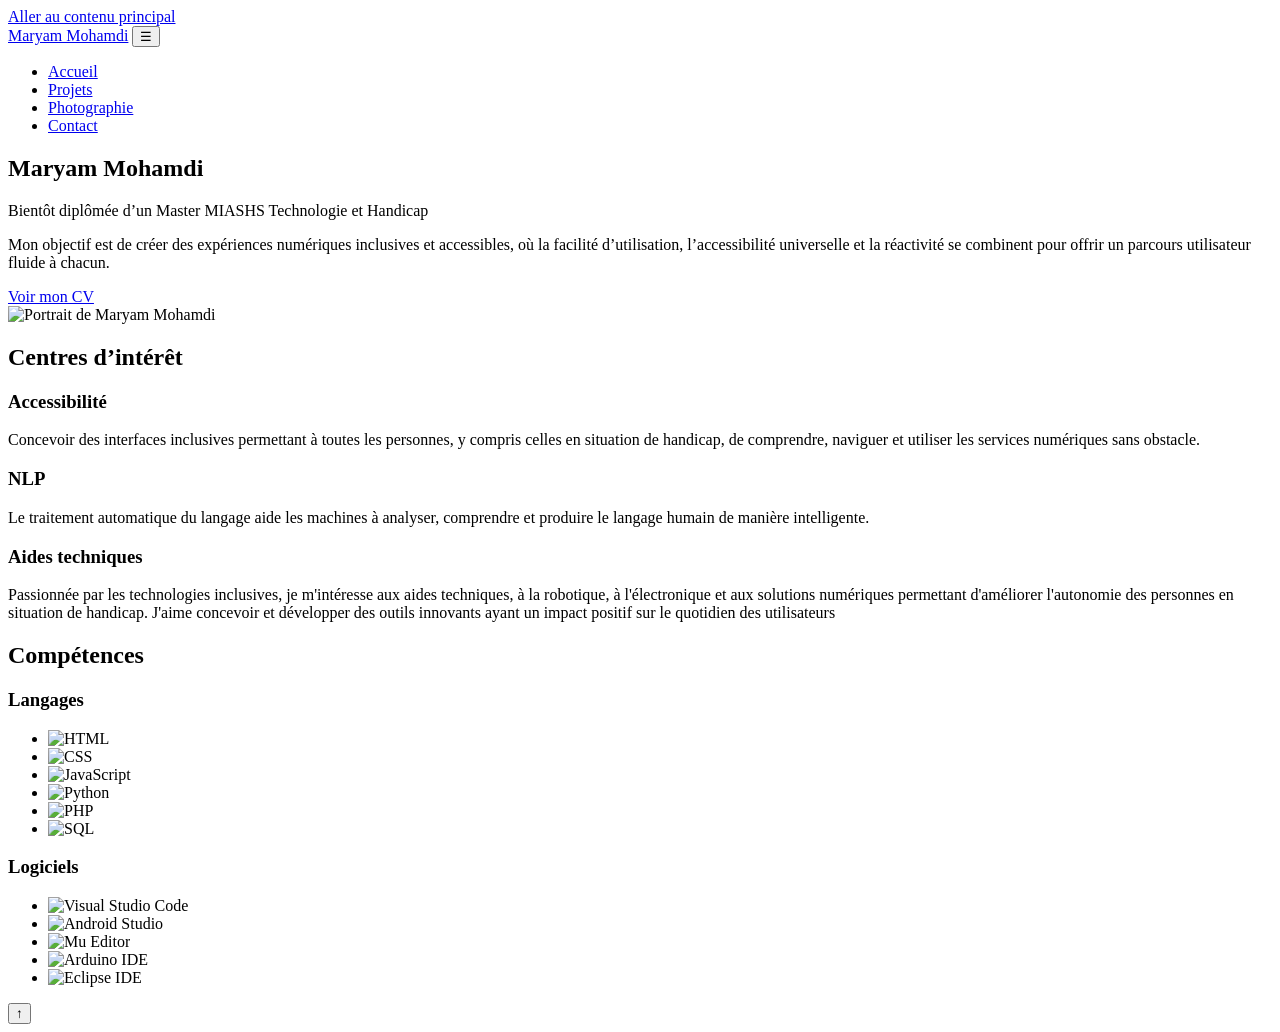
==== index.html @ 3f055a0c "Add files via upload" ====
<!DOCTYPE html>
<html lang="fr">
<head>
  <meta charset="UTF-8">
  <meta name="viewport" content="width=device-width, initial-scale=1.0">
  <title>Maryam Mohamdi - Portfolio</title>

  <link rel="stylesheet" href="css/styles.css">
</head>

<body>
  <a class="skip-link" href="#contenu">Aller au contenu principal</a>

  <header class="site-header">
    <nav class="barre-navigation" aria-label="Navigation principale">
      <a href="index.html" class="logo">Maryam Mohamdi</a>

      <button
        class="menu-toggle"
        id="menu-toggle"
        aria-label="Ouvrir le menu"
        aria-expanded="false"
        aria-controls="menu">
        ☰
      </button>

      <ul class="menu" id="menu">
        <li><a href="index.html" aria-current="page">Accueil</a></li>
        <li><a href="projets.html">Projets</a></li>
        <li><a href="photographie.html">Photographie</a></li>
        <li><a href="contact.html">Contact</a></li>
      </ul>
    </nav>
  </header>

  <main id="contenu">
    <section id="accueil" class="section-accueil" aria-labelledby="titre-accueil">
      <div class="texte-accueil">
        <h1 id="titre-accueil">Maryam Mohamdi</h1>

        <p class="accroche">
          Bientôt diplômée d’un Master MIASHS Technologie et Handicap
        </p>

        <p>
          Mon objectif est de créer des expériences numériques inclusives et accessibles,
          où la facilité d’utilisation, l’accessibilité universelle et la réactivité se combinent
          pour offrir un parcours utilisateur fluide à chacun.
        </p>

        <a
          href="cv/cv-mohamdi-maryam.pdf"
          class="btn-cv"
          target="_blank"
          rel="noopener noreferrer"
          aria-label="Voir le CV de Maryam Mohamdi au format PDF, s’ouvre dans un nouvel onglet">
          Voir mon CV
        </a>
      </div>

      <div class="image-accueil">
        <img src="images/intro.png" alt="Portrait de Maryam Mohamdi">
      </div>
    </section>

    <section class="section-interets" aria-labelledby="titre-interets">
      <h2 id="titre-interets">Centres d’intérêt</h2>

      <div class="cartes-interets">
        <article class="carte">
          <h3>Accessibilité</h3>
          <p>
            Concevoir des interfaces inclusives permettant à toutes les personnes,
            y compris celles en situation de handicap, de comprendre, naviguer
            et utiliser les services numériques sans obstacle.
          </p>
        </article>

        <article class="carte">
          <h3>NLP</h3>
          <p>
            Le traitement automatique du langage aide les machines à analyser,
            comprendre et produire le langage humain de manière intelligente.
          </p>
        </article>

        <article class="carte">
          <h3>Aides techniques</h3>
          <p>
            Passionnée par les technologies inclusives, je m'intéresse aux aides techniques, à la robotique, à l'électronique et aux solutions numériques permettant d'améliorer l'autonomie des personnes en situation de handicap. J'aime concevoir et développer des outils innovants ayant un impact positif sur le quotidien des utilisateurs 
          </p>
        </article>
      </div>
    </section>

    <section class="section-competences" aria-labelledby="titre-competences">
      <h2 id="titre-competences">Compétences</h2>

      <h3>Langages</h3>
      <ul class="logos-competences" aria-label="Langages maîtrisés">
        <li><img src="logo/logo_html.png" alt="HTML"></li>
        <li><img src="logo/logo_css.png" alt="CSS"></li>
        <li><img src="logo/logo_java.svg" alt="JavaScript"></li>
        <li><img src="logo/logo_python.png" alt="Python"></li>
        <li><img src="logo/logo_php.png" alt="PHP"></li>
        <li><img src="logo/logo_sql.webp" alt="SQL"></li>
      </ul>

      <h3>Logiciels</h3>
      <ul class="logos-competences" aria-label="Logiciels utilisés">
        <li><img src="logo/logo_vscode.png" alt="Visual Studio Code"></li>
        <li><img src="logo/logo_androidstudio.png" alt="Android Studio"></li>
        <li><img src="logo/logo_mu.png" alt="Mu Editor"></li>
        <li><img src="logo/logo_arduino.png" alt="Arduino IDE"></li>
        <li><img src="logo/logo_eclipse.png" alt="Eclipse IDE"></li>
      </ul>
    </section>
  </main>

  <button id="btnTop" class="btn-top" type="button" aria-label="Remonter en haut de la page">
    ↑
  </button>

  <script>
    const btnTop = document.getElementById("btnTop");
    const menuToggle = document.getElementById("menu-toggle");
    const menu = document.getElementById("menu");

    btnTop.addEventListener("click", () => {
      window.scrollTo({ top: 0, behavior: "smooth" });
    });

    window.addEventListener("scroll", () => {
      btnTop.classList.toggle("visible", window.scrollY > 300);
    });

    menuToggle.addEventListener("click", () => {
      const isOpen = menu.classList.toggle("show");
      menuToggle.setAttribute("aria-expanded", isOpen);
      menuToggle.setAttribute("aria-label", isOpen ? "Fermer le menu" : "Ouvrir le menu");
    });
  </script>
</body>
</html>
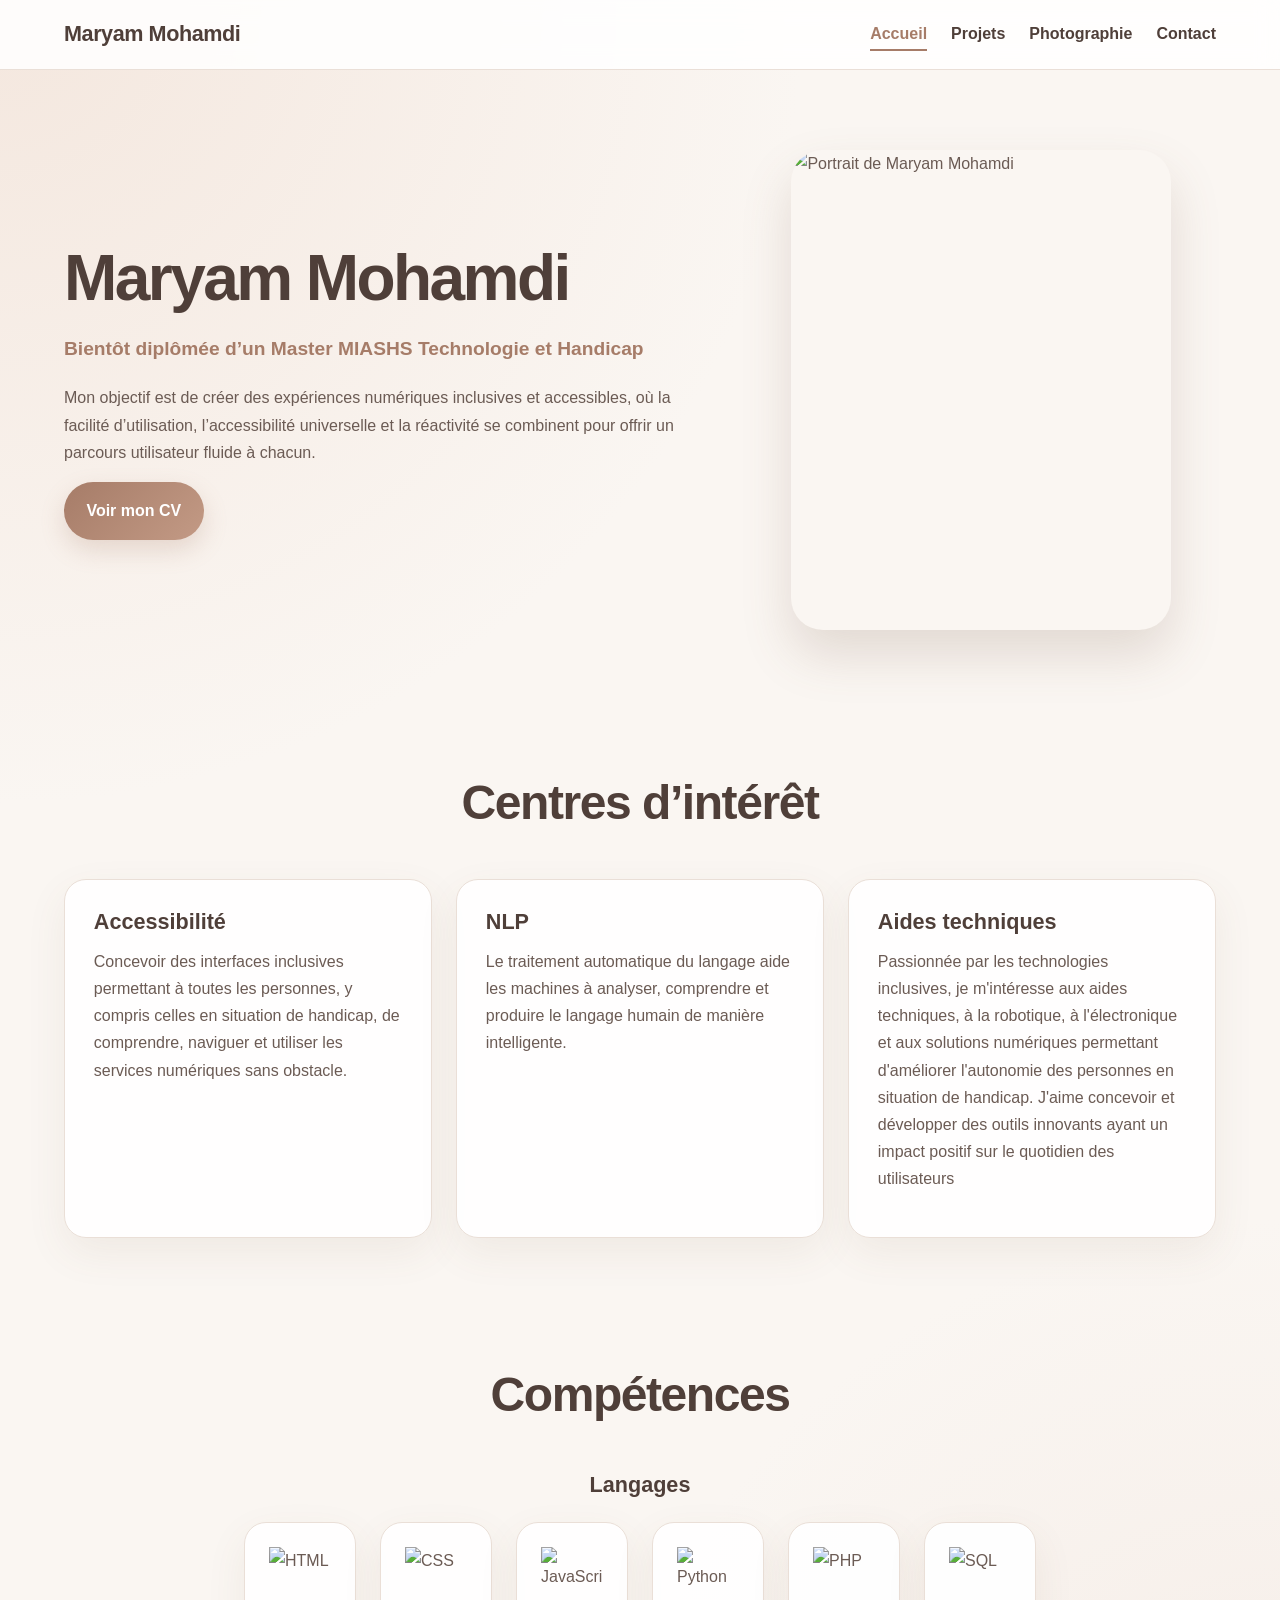
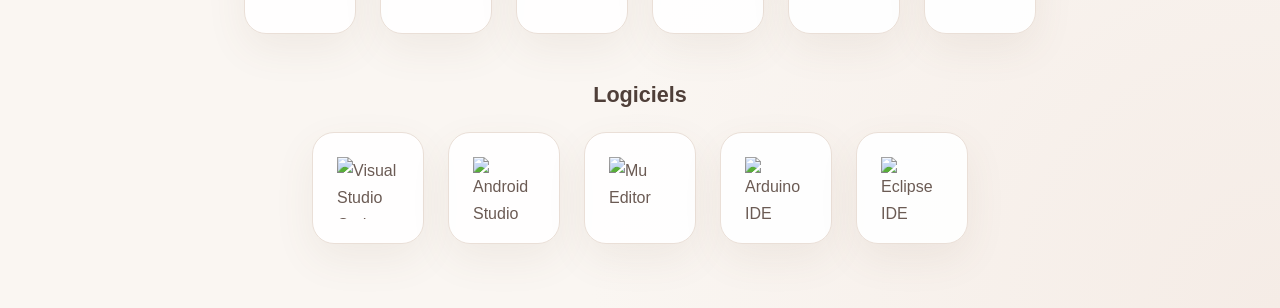
==== commit 94c79c87: "Fix stylesheet link path in index.html" ====
--- a/index.html
+++ b/index.html
@@ -5,7 +5,7 @@
   <meta name="viewport" content="width=device-width, initial-scale=1.0">
   <title>Maryam Mohamdi - Portfolio</title>
 
-  <link rel="stylesheet" href="css/styles.css">
+  <link rel="stylesheet" href="styles.css">
 </head>
 
 <body>
@@ -141,4 +141,4 @@
     });
   </script>
 </body>
-</html>+</html>
--- a/styles.css
+++ b/styles.css
@@ -0,0 +1,931 @@
+/* =========================
+   STYLES.CSS - PORTFOLIO
+   Palette douce beige / taupe
+   Accessible RGAA / WCAG
+========================= */
+
+/* =========================
+   VARIABLES
+========================= */
+
+:root {
+  --couleur-principale: #a67c68;
+  --couleur-principale-hover: #8b6756;
+
+  --couleur-secondaire: #4f3f39;
+  --couleur-texte: #6b5b54;
+
+  --couleur-fond: #faf6f2;
+  --couleur-blanc: #ffffff;
+  --couleur-bordure: #eadfd7;
+
+  --couleur-muted: #8a766d;
+  --couleur-carte-fond: rgba(255, 255, 255, 0.92);
+
+  --rayon: 22px;
+  --rayon-petit: 12px;
+
+  --ombre: 0 15px 40px rgba(120, 90, 70, 0.08);
+  --ombre-hover: 0 20px 45px rgba(120, 90, 70, 0.14);
+
+  --largeur-max: 1200px;
+}
+
+/* =========================
+   RESET GLOBAL
+========================= */
+
+*,
+*::before,
+*::after {
+  box-sizing: border-box;
+}
+
+html {
+  scroll-behavior: smooth;
+}
+
+body {
+  margin: 0;
+
+  font-family: Arial, Helvetica, sans-serif;
+
+  color: var(--couleur-texte);
+
+  background:
+    radial-gradient(circle at top left, #f4e7de 0%, transparent 35%),
+    radial-gradient(circle at bottom right, #f5ece6 0%, transparent 30%),
+    var(--couleur-fond);
+
+  line-height: 1.7;
+}
+
+img {
+  max-width: 100%;
+  display: block;
+}
+
+a {
+  color: var(--couleur-principale);
+  text-decoration: none;
+}
+
+a:hover {
+  text-decoration: none;
+}
+
+ul {
+  margin: 0;
+  padding: 0;
+}
+
+/* =========================
+   ACCESSIBILITÉ
+========================= */
+
+.skip-link {
+  position: absolute;
+  top: -100px;
+  left: 1rem;
+  z-index: 1000;
+
+  background: var(--couleur-secondaire);
+  color: white;
+
+  padding: 0.8rem 1rem;
+  border-radius: var(--rayon-petit);
+  font-weight: 700;
+}
+
+.skip-link:focus {
+  top: 1rem;
+}
+
+a:focus-visible,
+button:focus-visible,
+input:focus-visible,
+textarea:focus-visible {
+  outline: 3px solid #f4b860;
+  outline-offset: 4px;
+}
+
+/* =========================
+   HEADER / NAVIGATION
+========================= */
+
+.site-header {
+  position: sticky;
+  top: 0;
+  z-index: 100;
+
+  background: rgba(255, 255, 255, 0.86);
+  backdrop-filter: blur(12px);
+
+  border-bottom: 1px solid var(--couleur-bordure);
+}
+
+.barre-navigation {
+  max-width: var(--largeur-max);
+  margin: auto;
+
+  display: flex;
+  justify-content: space-between;
+  align-items: center;
+
+  padding: 1rem 1.5rem;
+}
+
+.logo {
+  font-size: 1.35rem;
+  font-weight: 800;
+  color: var(--couleur-secondaire);
+  letter-spacing: -0.02em;
+}
+
+.menu {
+  list-style: none;
+
+  display: flex;
+  align-items: center;
+  gap: 1.5rem;
+}
+
+.menu a {
+  color: var(--couleur-secondaire);
+  font-weight: 700;
+  padding: 0.4rem 0;
+  border-bottom: 2px solid transparent;
+}
+
+.menu a:hover,
+.menu a:focus,
+.menu a[aria-current="page"] {
+  color: var(--couleur-principale);
+  border-bottom-color: var(--couleur-principale);
+}
+
+.menu-toggle {
+  display: none;
+
+  background: transparent;
+  border: none;
+
+  color: var(--couleur-secondaire);
+  font-size: 1.9rem;
+
+  cursor: pointer;
+}
+
+/* =========================
+   TITRES / TEXTES
+========================= */
+
+h1,
+h2,
+h3 {
+  color: var(--couleur-secondaire);
+  line-height: 1.2;
+  margin-top: 0;
+}
+
+h1 {
+  font-size: clamp(2.4rem, 5vw, 4.2rem);
+  margin-bottom: 1rem;
+  letter-spacing: -0.04em;
+}
+
+h2 {
+  font-size: clamp(1.8rem, 4vw, 3rem);
+  margin-bottom: 1rem;
+  letter-spacing: -0.03em;
+}
+
+h3 {
+  font-size: 1.35rem;
+}
+
+p {
+  margin-top: 0;
+}
+
+/* =========================
+   BOUTONS
+========================= */
+
+.btn-cv,
+.btn-projet {
+  display: inline-block;
+  width: fit-content;
+
+  padding: 0.95rem 1.4rem;
+
+  border-radius: 999px;
+
+  background: linear-gradient(135deg, #a67c68, #c39a85);
+  color: white;
+
+  font-weight: 800;
+  text-decoration: none;
+
+  box-shadow: 0 10px 25px rgba(166, 124, 104, 0.24);
+
+  transition: transform 0.25s ease, box-shadow 0.25s ease, background 0.25s ease;
+}
+
+.btn-cv:hover,
+.btn-projet:hover {
+  background: linear-gradient(135deg, #8b6756, #ad8874);
+  transform: translateY(-2px);
+  box-shadow: 0 14px 30px rgba(166, 124, 104, 0.32);
+}
+
+/* =========================
+   PAGE ACCUEIL
+========================= */
+
+.section-accueil {
+  max-width: var(--largeur-max);
+  margin: auto;
+
+  padding: 5rem 1.5rem;
+
+  display: grid;
+  grid-template-columns: 1.15fr 0.85fr;
+  gap: 3rem;
+
+  align-items: center;
+}
+
+.texte-accueil {
+  max-width: 720px;
+}
+
+.accroche {
+  color: var(--couleur-principale);
+  font-size: 1.2rem;
+  font-weight: 800;
+}
+.image-accueil img {
+  width: 100%;
+  max-width: 380px;
+  height: 480px;
+
+  object-fit: cover;
+
+  border-radius: 32px;
+
+  box-shadow:
+    0 25px 50px rgba(120, 90, 70, 0.18);
+
+  margin: auto;
+}
+/* =========================
+   CENTRES D’INTÉRÊT
+========================= */
+
+.section-interets {
+  max-width: var(--largeur-max);
+  margin: auto;
+  padding: 4rem 1.5rem;
+}
+
+.section-interets h2 {
+  text-align: center;
+  margin-bottom: 3rem;
+}
+
+.cartes-interets {
+  display: grid;
+  grid-template-columns: repeat(3, 1fr);
+  gap: 1.5rem;
+}
+
+.carte {
+  background: var(--couleur-carte-fond);
+
+  border: 1px solid var(--couleur-bordure);
+  border-radius: var(--rayon);
+
+  padding: 1.8rem;
+
+  box-shadow: var(--ombre);
+
+  transition: transform 0.25s ease, box-shadow 0.25s ease;
+}
+
+.carte:hover {
+  transform: translateY(-6px);
+  box-shadow: var(--ombre-hover);
+}
+
+.carte h3 {
+  margin-bottom: 0.8rem;
+}
+
+/* =========================
+   COMPÉTENCES
+========================= */
+
+.section-competences {
+  max-width: var(--largeur-max);
+  margin: auto;
+  padding: 4rem 1.5rem;
+}
+
+.section-competences h2,
+.section-competences h3 {
+  text-align: center;
+}
+
+.section-competences h3 {
+  margin-top: 3rem;
+  margin-bottom: 1.5rem;
+}
+
+.logos-competences {
+  list-style: none;
+
+  display: flex;
+  flex-wrap: wrap;
+  justify-content: center;
+
+  gap: 1.5rem;
+}
+
+.logos-competences li {
+  width: 112px;
+  height: 112px;
+
+  display: flex;
+  align-items: center;
+  justify-content: center;
+
+  background: var(--couleur-carte-fond);
+
+  border: 1px solid var(--couleur-bordure);
+  border-radius: var(--rayon);
+
+  box-shadow: var(--ombre);
+
+  transition: transform 0.25s ease, box-shadow 0.25s ease;
+}
+
+.logos-competences li:hover {
+  transform: translateY(-5px);
+  box-shadow: var(--ombre-hover);
+}
+
+.logos-competences img {
+  width: 62px;
+  height: 62px;
+  object-fit: contain;
+}
+
+/* =========================
+   PAGE PROJETS
+========================= */
+
+.section-projets {
+  max-width: var(--largeur-max);
+  margin: auto;
+  padding: 4rem 1.5rem;
+}
+
+.intro-projets {
+  max-width: 760px;
+  margin: 0 auto 3rem;
+  text-align: center;
+}
+
+.grille-projets {
+  display: grid;
+  grid-template-columns: repeat(3, 1fr);
+  gap: 1.5rem;
+}
+
+.carte-projet {
+  background: var(--couleur-carte-fond);
+
+  border: 1px solid var(--couleur-bordure);
+  border-radius: var(--rayon);
+
+  overflow: hidden;
+
+  box-shadow: var(--ombre);
+
+  display: flex;
+  flex-direction: column;
+
+  transition: transform 0.25s ease, box-shadow 0.25s ease;
+}
+
+.carte-projet:hover {
+  transform: translateY(-6px);
+  box-shadow: var(--ombre-hover);
+}
+
+.carte-projet img {
+  width: 100%;
+  height: 220px;
+
+  object-fit: contain;
+
+  padding: 1.5rem;
+  background: #f3ebe5;
+}
+
+.contenu-projet {
+  padding: 1.5rem;
+
+  display: flex;
+  flex-direction: column;
+  flex: 1;
+}
+
+.contenu-projet h2 {
+  font-size: 1.25rem;
+  text-align: left;
+  margin-bottom: 0.8rem;
+}
+
+.contenu-projet p {
+  flex: 1;
+  margin-bottom: 1.5rem;
+}
+
+/* =========================
+   PAGE PHOTOGRAPHIE
+========================= */
+
+.photo-portfolio {
+  max-width: var(--largeur-max);
+  margin: auto;
+  padding: 4rem 1.5rem;
+}
+
+.intro-photo {
+  max-width: 720px;
+  margin: 0 auto 3rem;
+  text-align: center;
+}
+
+.photo-cards {
+  display: grid;
+  grid-template-columns: repeat(3, 1fr);
+  gap: 1.5rem;
+}
+
+.photo-card {
+  background: var(--couleur-carte-fond);
+
+  border: 1px solid var(--couleur-bordure);
+  border-radius: var(--rayon);
+
+  overflow: hidden;
+
+  box-shadow: var(--ombre);
+
+  transition: transform 0.25s ease, box-shadow 0.25s ease;
+}
+
+.photo-card:hover {
+  transform: translateY(-6px);
+  box-shadow: var(--ombre-hover);
+}
+
+.photo-card img {
+  width: 100%;
+  height: 265px;
+
+  object-fit: cover;
+}
+
+.photo-info {
+  padding: 1.2rem;
+}
+
+.photo-info h2 {
+  font-size: 1.2rem;
+  text-align: left;
+  margin-bottom: 0.3rem;
+}
+
+.photo-info p {
+  color: var(--couleur-muted);
+  font-weight: 700;
+  margin: 0;
+}
+
+/* =========================
+   PAGE CONTACT
+========================= */
+
+.section-contact {
+  max-width: var(--largeur-max);
+  margin: auto;
+  padding: 4rem 1.5rem;
+}
+
+.intro-contact {
+  max-width: 720px;
+  margin: 0 auto 3rem;
+  text-align: center;
+}
+
+.contact-layout {
+  display: grid;
+  grid-template-columns: 0.8fr 1.2fr;
+  gap: 1.5rem;
+}
+
+.contact-card {
+  background: var(--couleur-carte-fond);
+
+  border: 1px solid var(--couleur-bordure);
+  border-radius: var(--rayon);
+
+  padding: 2rem;
+
+  box-shadow: var(--ombre);
+}
+
+.liste-contact {
+  list-style: none;
+}
+
+.liste-contact li {
+  display: flex;
+  flex-direction: column;
+  gap: 0.25rem;
+
+  padding: 1rem 0;
+
+  border-bottom: 1px solid var(--couleur-bordure);
+}
+
+.liste-contact li:last-child {
+  border-bottom: none;
+}
+
+.liste-contact strong {
+  color: var(--couleur-secondaire);
+}
+
+.champ-formulaire {
+  margin-bottom: 1.2rem;
+}
+
+.champ-formulaire label {
+  display: block;
+
+  margin-bottom: 0.5rem;
+
+  color: var(--couleur-secondaire);
+  font-weight: 800;
+}
+
+.champ-formulaire input,
+.champ-formulaire textarea {
+  width: 100%;
+
+  padding: 0.95rem 1rem;
+
+  border: 1px solid var(--couleur-bordure);
+  border-radius: var(--rayon-petit);
+
+  background: white;
+  color: var(--couleur-texte);
+
+  font: inherit;
+}
+
+.champ-formulaire input:focus,
+.champ-formulaire textarea:focus {
+  border-color: var(--couleur-principale);
+}
+
+.champ-formulaire textarea {
+  resize: vertical;
+}
+
+.indication-formulaire {
+  color: var(--couleur-muted);
+  font-size: 0.95rem;
+}
+
+/* =========================
+   BOUTON RETOUR HAUT
+========================= */
+
+.btn-top {
+  position: fixed;
+
+  right: 1.5rem;
+  bottom: 1.5rem;
+
+  width: 52px;
+  height: 52px;
+
+  border: none;
+  border-radius: 50%;
+
+  background: linear-gradient(135deg, #a67c68, #c39a85);
+  color: white;
+
+  font-size: 1.2rem;
+  font-weight: 800;
+
+  cursor: pointer;
+
+  display: none;
+
+  box-shadow: var(--ombre-hover);
+}
+
+.btn-top.visible {
+  display: block;
+}
+
+/* =========================
+   RESPONSIVE
+========================= */
+
+@media (max-width: 950px) {
+  .cartes-interets,
+  .grille-projets,
+  .photo-cards {
+    grid-template-columns: repeat(2, 1fr);
+  }
+
+  .contact-layout {
+    grid-template-columns: 1fr;
+  }
+}
+
+@media (max-width: 768px) {
+  .barre-navigation {
+    padding: 1rem;
+  }
+
+  .menu-toggle {
+    display: block;
+  }
+
+  .menu {
+    display: none;
+
+    position: absolute;
+    top: 72px;
+    right: 1rem;
+    left: 1rem;
+
+    flex-direction: column;
+    align-items: flex-start;
+    gap: 0.8rem;
+
+    background: rgba(255, 255, 255, 0.96);
+
+    padding: 1.2rem;
+
+    border: 1px solid var(--couleur-bordure);
+    border-radius: var(--rayon);
+
+    box-shadow: var(--ombre-hover);
+  }
+
+  .menu.show {
+    display: flex;
+  }
+
+  .section-accueil {
+    grid-template-columns: 1fr;
+    text-align: center;
+    padding-top: 4rem;
+  }
+
+  .texte-accueil {
+    margin: auto;
+  }
+
+  .btn-cv {
+    margin-inline: auto;
+  }
+
+  .section-accueil,
+  .section-interets,
+  .section-competences,
+  .section-projets,
+  .photo-portfolio,
+  .section-contact {
+    padding-left: 1rem;
+    padding-right: 1rem;
+  }
+}
+
+@media (max-width: 600px) {
+  .cartes-interets,
+  .grille-projets,
+  .photo-cards {
+    grid-template-columns: 1fr;
+  }
+
+  .logos-competences li {
+    width: 96px;
+    height: 96px;
+  }
+
+  .logos-competences img {
+    width: 54px;
+    height: 54px;
+  }
+
+  .photo-card img {
+    height: 230px;
+  }
+
+  .contact-card {
+    padding: 1.4rem;
+  }
+}
+
+/* =========================
+   RÉDUCTION DES ANIMATIONS
+========================= */
+
+@media (prefers-reduced-motion: reduce) {
+  html {
+    scroll-behavior: auto;
+  }
+
+  *,
+  *::before,
+  *::after {
+    animation: none !important;
+    transition: none !important;
+  }
+
+  .carte:hover,
+  .carte-projet:hover,
+  .photo-card:hover,
+  .logos-competences li:hover,
+  .btn-cv:hover,
+  .btn-projet:hover {
+    transform: none;
+  }
+}
+
+
+
+
+
+
+
+
+
+
+/* =========================
+   PAGE DÉTAIL PROJET
+========================= */
+
+.detail-projet {
+  max-width: 1000px;
+  margin: auto;
+  padding: 4rem 1.5rem;
+}
+
+.hero-projet-detail {
+  text-align: center;
+  max-width: 820px;
+  margin: 0 auto 3rem;
+}
+
+.hero-projet-detail h1 {
+  margin-bottom: 1rem;
+}
+
+.hero-projet-detail p {
+  font-size: 1.1rem;
+}
+
+.sur-titre {
+  display: inline-block;
+  margin-bottom: 1rem;
+
+  color: var(--couleur-principale);
+  font-weight: 800;
+  text-transform: uppercase;
+  letter-spacing: 0.08em;
+  font-size: 0.85rem;
+}
+
+.bloc-detail-projet {
+  background: var(--couleur-carte-fond);
+
+  border: 1px solid var(--couleur-bordure);
+  border-radius: var(--rayon);
+
+  box-shadow: var(--ombre);
+
+  padding: 2rem;
+  margin-bottom: 1.5rem;
+}
+
+.bloc-detail-projet h2 {
+  font-size: 1.7rem;
+  margin-bottom: 1rem;
+}
+
+.liste-fonctions {
+  padding-left: 1.2rem;
+}
+
+.liste-fonctions li {
+  margin-bottom: 0.7rem;
+}
+
+.liste-technologies {
+  list-style: none;
+
+  display: flex;
+  flex-wrap: wrap;
+  gap: 0.8rem;
+}
+
+.liste-technologies li {
+  background: #f3ebe5;
+  color: var(--couleur-secondaire);
+
+  padding: 0.6rem 1rem;
+
+  border-radius: 999px;
+
+  font-weight: 700;
+}
+
+.images-projet {
+  display: grid;
+  grid-template-columns: repeat(2, 1fr);
+  gap: 1.2rem;
+}
+
+.images-projet img {
+  width: 100%;
+  height: 320px;
+
+  object-fit: contain;
+
+  background: #f3ebe5;
+
+  border: 1px solid var(--couleur-bordure);
+  border-radius: var(--rayon);
+
+  padding: 1rem;
+
+  box-shadow: var(--ombre);
+}
+
+.bouton-retour {
+  display: inline-block;
+
+  margin-top: 1rem;
+
+  padding: 0.9rem 1.3rem;
+
+  border-radius: 999px;
+
+  background: var(--couleur-secondaire);
+  color: white;
+
+  font-weight: 800;
+}
+
+.bouton-retour:hover {
+  background: var(--couleur-principale-hover);
+}
+
+@media (max-width: 700px) {
+  .images-projet {
+    grid-template-columns: 1fr;
+  }
+
+  .bloc-detail-projet {
+    padding: 1.4rem;
+  }
+
+  .images-projet img {
+    height: 260px;
+  }
+}
+
+.video-projet {
+  width: 100%;
+  max-width: 820px;
+  display: block;
+  margin: 1rem auto 0;
+
+  border-radius: var(--rayon);
+  border: 1px solid var(--couleur-bordure);
+  box-shadow: var(--ombre);
+
+  background: #f3ebe5;
+}
